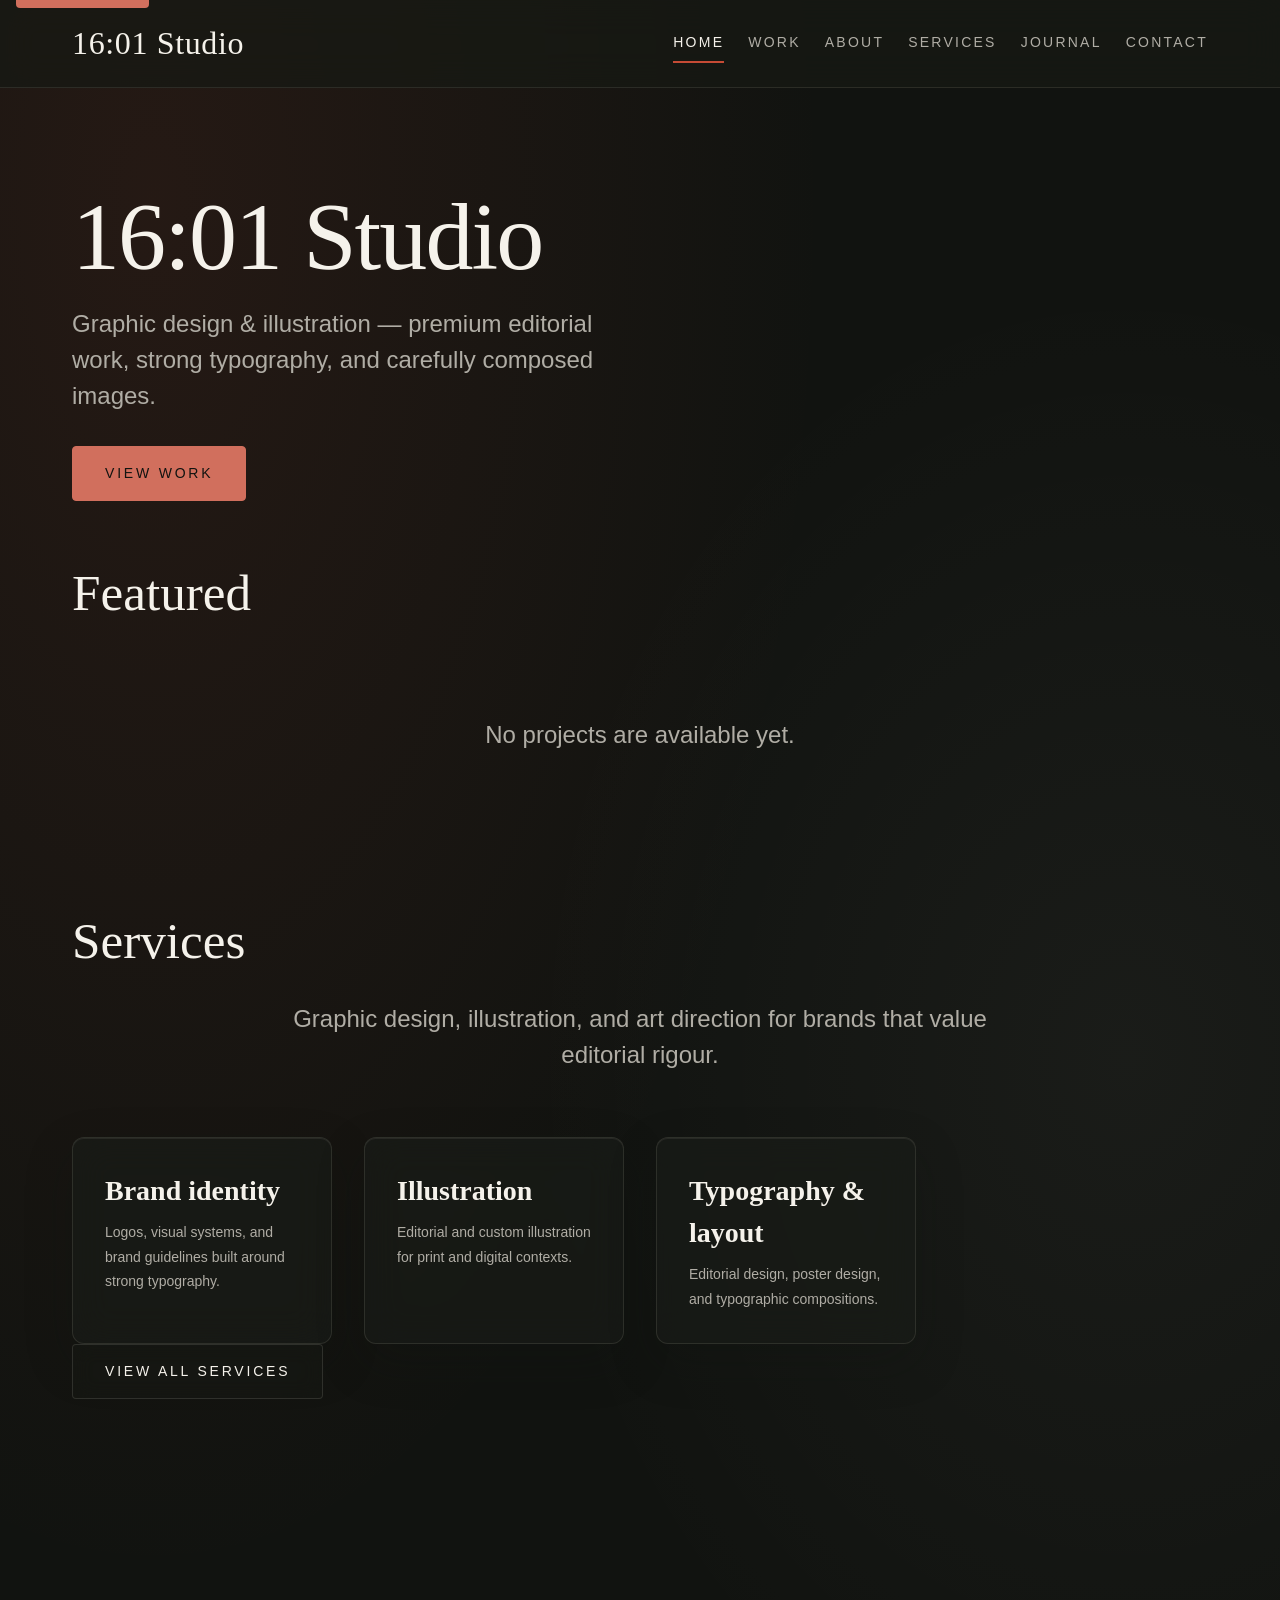
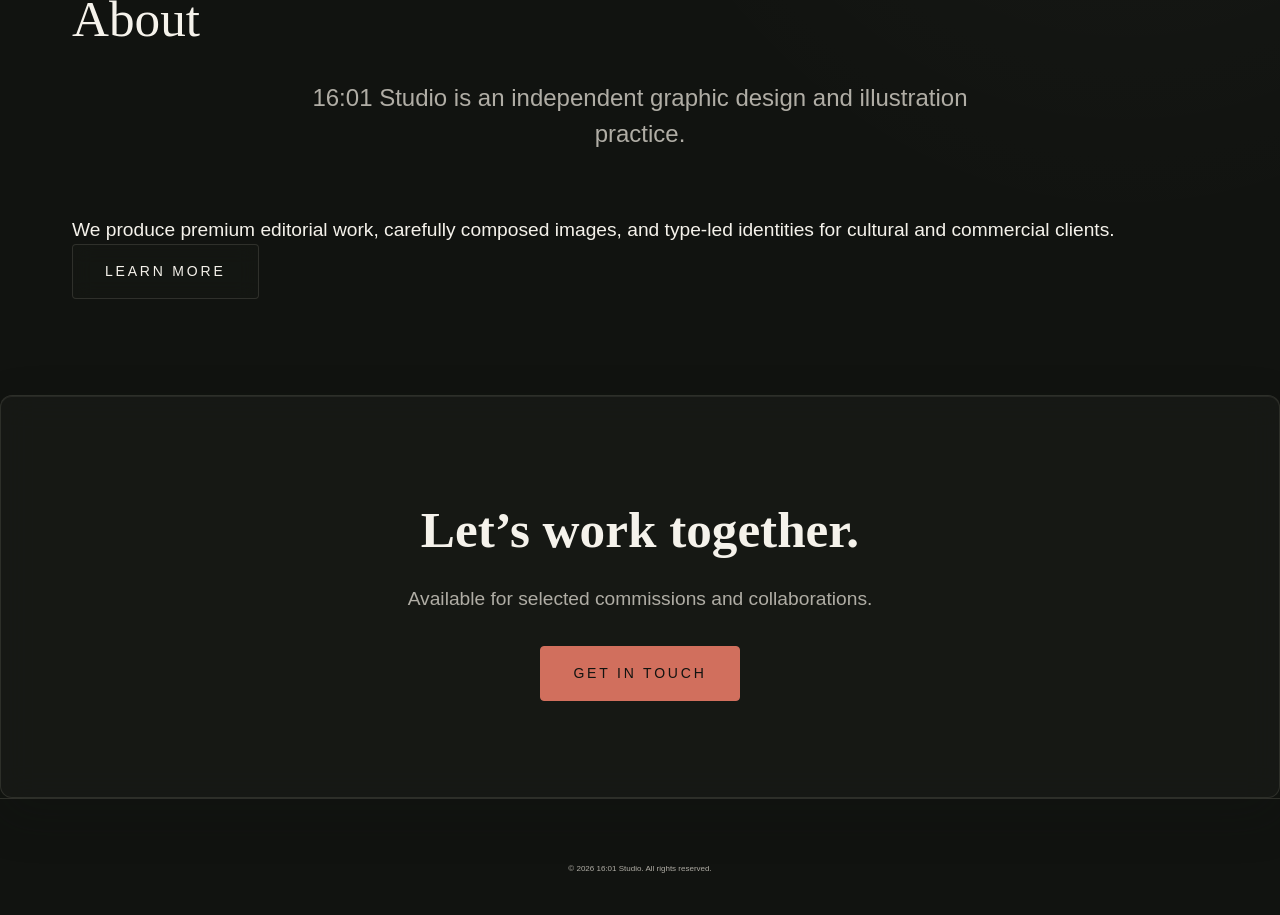
==== index.html @ c091f5fa "Build 16:01 Studio portfolio and admin dashboard" ====
<!DOCTYPE html>
<html lang="en">
<head>
  <meta charset="UTF-8" />
  <meta name="viewport" content="width=device-width, initial-scale=1.0" />
  <title>16:01 Studio — Graphic Design &amp; Illustration</title>
  <meta
    name="description"
    content="16:01 Studio is a graphic design and illustration portfolio."
  />
  <link rel="stylesheet" href="css/style.css" />
</head>
<body>
  <a class="skip-link" href="#content">Skip to content</a>

  <header class="header">
    <div class="container">
      <div class="header__inner">
        <a class="brand" href="index.html" data-brand>16:01 Studio</a>
        <nav class="nav">
          <a class="nav__link" href="index.html" aria-current="page">Home</a>
          <a class="nav__link" href="work.html">Work</a>
          <a class="nav__link" href="about.html">About</a>
          <a class="nav__link" href="services.html">Services</a>
          <a class="nav__link" href="journal.html">Journal</a>
          <a class="nav__link" href="contact.html">Contact</a>
        </nav>
      </div>
    </div>
  </header>

  <main id="content">
    <section class="hero">
      <div class="container">
        <h1 class="hero__title" data-content="homeTitle">16:01 Studio</h1>
        <p class="hero__lead" data-content="homeDescription">
          Graphic design &amp; illustration — premium editorial work,
          strong typography, and carefully composed images.
        </p>
        <a class="button button--accent" href="work.html">View work</a>
      </div>
    </section>

    <section class="featured" aria-label="Featured work">
      <div class="container">
        <h2 class="section__title" data-content="homeFeaturedTitle">Featured</h2>
        <div class="card-grid" id="featured-grid">
          <!-- Project cards are injected here by js/main.js -->
        </div>
      </div>
    </section>

    <section class="section services-preview" aria-label="Services preview">
      <div class="container">
        <h2 class="section__title" data-content="homeServicesTitle">Services</h2>
        <p class="preview-intro" data-content="homeServicesIntro">Graphic design, illustration, and art direction for brands that value editorial rigour.</p>
        <div class="services-grid" data-site-services="home">
          <div class="service">
            <h3 class="service__title">Brand identity</h3>
            <p class="service__desc">Logos, visual systems, and brand guidelines built around strong typography.</p>
          </div>
          <div class="service">
            <h3 class="service__title">Illustration</h3>
            <p class="service__desc">Editorial and custom illustration for print and digital contexts.</p>
          </div>
          <div class="service">
            <h3 class="service__title">Typography &amp; layout</h3>
            <p class="service__desc">Editorial design, poster design, and typographic compositions.</p>
          </div>
        </div>
        <a class="button button--outline" href="services.html" data-content="homeServicesLink">View all services</a>
      </div>
    </section>

    <section class="section about-preview" aria-label="About preview">
      <div class="container">
        <h2 class="section__title" data-content="homeAboutTitle">About</h2>
        <p class="preview-intro" data-content="homeAboutIntro">16:01 Studio is an independent graphic design and illustration practice.</p>
        <p data-content="homeAboutBody">We produce premium editorial work, carefully composed images, and type-led identities for cultural and commercial clients.</p>
        <a class="button button--outline" href="about.html" data-content="homeAboutLink">Learn more</a>
      </div>
    </section>

    <section class="section contact-cta" aria-label="Contact">
      <div class="container">
        <h2 class="contact-cta__title" data-content="homeContactTitle">Let’s work together.</h2>
        <p class="contact-cta__text" data-content="homeContactDescription">Available for selected commissions and collaborations.</p>
        <a class="button button--accent" href="contact.html" data-content="homeContactLink">Get in touch</a>
      </div>
    </section>
  </main>

  <footer class="footer">
    <div class="container">
      <p>&copy; <span id="year"></span> <span data-brand>16:01 Studio</span>. All rights reserved. <span data-content="footerDescription"></span></p>
      <div class="site-social-links" data-site-social-links></div>
    </div>
  </footer>

  <script src="data/projects.js" defer></script>
  <script src="js/main.js" defer></script>
</body>
</html>
---- css/style.css ----
/* 16:01 Studio — Stylesheet
   Consolidated design system: design tokens, reset, global styles,
   components, page layouts, and responsive overrides.

   Approved design tokens:
     Background:     #111310
     Primary text:   #F5F2EB
     Accent:         #C64B35
     Secondary text: #B0ADA5
     Borders:        #34352F
*/

/* ─── 1. Design tokens ─── */
:root {
  /* Colours */
  --color-background: #111310;
  --color-background-secondary: #171914;
  --color-card: #191b17;
  --color-surface: var(--color-card);
  --color-text-primary: #F5F2EB;
  --color-heading: #F5F2EB;
  --color-box-text: var(--color-text-secondary, #B0ADA5);
  --color-text-secondary: #B0ADA5;
  --color-accent: #C64B35;
  --color-accent-hover: #e05f4a;
  --color-border: #34352F;
  --color-focus: #C64B35;
  --glass-blur: 18px;

  /* Typography */
  --font-serif: Georgia, "Times New Roman", Times, serif;
  --font-sans: -apple-system, BlinkMacSystemFont, "Segoe UI", Roboto,
    "Helvetica Neue", Arial, sans-serif;
  --font-mono: ui-monospace, SFMono-Regular, "SF Mono", Menlo, Consolas,
    monospace;

  /* Font sizes */
  --fs-xs: clamp(var(--fs-xs-min, 0.5rem), var(--fs-xs-fluid, 0.5vw), var(--fs-xs-max, 2rem));
  --fs-sm: clamp(var(--fs-sm-min, 0.875rem), var(--fs-sm-fluid, 1vw), var(--fs-sm-max, 1rem));
  --fs-base: clamp(var(--fs-base-min, 1rem), var(--fs-base-fluid, 1.5vw), var(--fs-base-max, 1.25rem));
  --fs-lg: clamp(var(--fs-lg-min, 1.25rem), var(--fs-lg-fluid, 2vw), var(--fs-lg-max, 1.5rem));
  --fs-xl: clamp(var(--fs-xl-min, 1.5rem), var(--fs-xl-fluid, 2.5vw), var(--fs-xl-max, 1.75rem));
  --fs-2xl: clamp(var(--fs-2xl-min, 1.75rem), var(--fs-2xl-fluid, 3vw), var(--fs-2xl-max, 2rem));
  --fs-3xl: clamp(var(--fs-3xl-min, 2.5rem), var(--fs-3xl-fluid, 4vw), var(--fs-3xl-max, 4.5rem));
  --fs-4xl: clamp(var(--fs-4xl-min, 6rem), var(--fs-4xl-fluid, 5vw), var(--fs-4xl-max, 7rem));

  /* Lighter accent tints keep small text and filled controls readable. */
  --color-accent-text: #D45A43;
  --color-accent-fill: #D45A43;
  --color-accent-fill-hover: #DC684F;

  /* Line heights */
  --lh-tight: 1.1;
  --lh-normal: 1.5;
  --lh-relaxed: 1.75;

  /* Spacing */
  --space-1: 0.5rem;
  --space-2: 1rem;
  --space-3: 1.5rem;
  --space-4: 2rem;
  --space-5: 3rem;
  --space-6: 4rem;
  --space-8: 6rem;

  /* Border radius */
  --radius-sm: 4px;
  --radius-md: 8px;

  /* Transitions
     --transition-base (~350ms) drives the project-card image cross-fade. */
  --transition-fast: 150ms ease;
  --transition-base: 350ms ease;
  --transition-slow: 600ms ease;

  /* Layout */
  --max-width: 1200px;
  --container-padding: 2rem;

  /* z-index */
  --z-dropdown: 10;
  --z-sticky: 20;
  --z-modal: 30;
}

/* Respect reduced motion: disable transitions. */
@media (prefers-reduced-motion: reduce) {
  :root {
    --transition-fast: 0ms;
    --transition-base: 0ms;
    --transition-slow: 0ms;
  }
}

/* Only use smooth scrolling when motion is not reduced. */
@media (prefers-reduced-motion: no-preference) {
  html {
    scroll-behavior: smooth;
  }
}

/* ─── 2. Reset ─── */
*,
*::before,
*::after {
  box-sizing: border-box;
  margin: 0;
  padding: 0;
}

html {
  scroll-padding-top: 80px; /* space for the header */
}

@supports (color: color-mix(in srgb, red, white)) {
  :root {
    --color-accent-text: color-mix(in srgb, var(--color-accent) 80%, white);
    --color-accent-fill: color-mix(in srgb, var(--color-accent) 80%, white);
    --color-accent-fill-hover: color-mix(in srgb, var(--color-accent) 70%, white);
  }
}

body {
  background-color: var(--color-background);
  background-image:
    radial-gradient(ellipse at 12% 8%, color-mix(in srgb, var(--color-accent) 11%, transparent), transparent 42rem),
    radial-gradient(ellipse at 88% 42%, color-mix(in srgb, var(--color-text-primary) 4%, transparent), transparent 38rem);
  color: var(--color-text-primary);
  font-family: var(--font-sans);
  font-size: var(--fs-base);
  line-height: var(--lh-normal);
  -webkit-font-smoothing: antialiased;
  overflow-x: hidden; /* prevent horizontal overflow */
}

img {
  display: block;
  max-width: 100%;
  height: auto;
}

a {
  color: var(--color-text-primary);
  text-decoration: none;
}

h1,
h2,
h3,
h4,
h5,
h6 {
  color: var(--color-heading, var(--color-text-primary));
}

a:hover {
  color: var(--color-accent-text);
}

/* Focus indicators (visible, keyboard-friendly) */
:focus-visible {
  outline: 2px solid var(--color-focus);
  outline-offset: 2px;
}

/* Skip link */
.skip-link {
  position: absolute;
  top: var(--space-1);
  left: var(--space-2);
  background: var(--color-accent-fill);
  color: var(--color-background);
  padding: var(--space-1) var(--space-2);
  border-radius: var(--radius-sm);
  font-size: var(--fs-sm);
  font-weight: 600;
  transform: translatey(-100%);
  transition: transform var(--transition-fast);
  z-index: var(--z-modal);
}

.skip-link:focus {
  transform: translatey(0);
}

/* Container */
.container {
  width: 100%;
  max-width: var(--max-width);
  padding: 0 var(--container-padding);
  margin: 0 auto;
}

/* ─── 3. Header / nav ─── */
.header {
  border-bottom: 1px solid var(--color-border);
}

.header__inner {
  display: flex;
  align-items: center;
  justify-content: space-between;
  gap: var(--space-2);
  padding: var(--space-3) 0;
  flex-wrap: wrap;
}

.brand {
  font-family: var(--font-serif);
  font-size: var(--fs-2xl);
  line-height: var(--lh-tight);
  font-weight: 400;
  letter-spacing: 0.02em;
}

.brand__logo-local {
  display: block;
  width: auto;
  max-width: 180px;
  max-height: 48px;
  object-fit: contain;
}

.site-social-links {
  display: flex;
  justify-content: center;
  gap: var(--space-2);
  margin-top: var(--space-1);
}

.site-social-links a {
  color: var(--color-text-secondary);
  text-decoration: underline;
  text-underline-offset: 0.2em;
}

.nav {
  display: flex;
  gap: var(--space-3);
  align-items: center;
  flex-wrap: wrap;
}

.nav__link {
  font-size: var(--fs-sm);
  text-transform: uppercase;
  letter-spacing: 0.16em;
  color: var(--color-text-secondary);
  padding: var(--space-1) 0;
  border-bottom: 2px solid transparent;
}

.nav__link:hover,
.nav__link:focus-visible {
  color: var(--color-text-primary);
  border-bottom-color: var(--color-accent);
}

.nav__link[aria-current="page"] {
  color: var(--color-text-primary);
  border-bottom-color: var(--color-accent);
}

/* ─── 4. Hero ─── */
.hero {
  padding: var(--space-8) 0 var(--space-6);
}

.hero__title {
  font-family: var(--font-serif);
  font-size: var(--fs-4xl);
  line-height: var(--lh-tight);
  font-weight: 400;
  letter-spacing: -0.02em;
  margin: 0 0 var(--space-2);
}

.hero__lead {
  font-size: var(--fs-lg);
  color: var(--color-text-secondary);
  max-width: 42ch;
  margin: 0 0 var(--space-4);
}

/* ─── 5. Section titles / sections ─── */
.section__title {
  font-family: var(--font-serif);
  font-size: var(--fs-3xl);
  line-height: var(--lh-tight);
  font-weight: 400;
  margin: 0 0 var(--space-4);
}

.section {
  padding: var(--space-8) 0;
}

/* ─── 6. Buttons ─── */
.button {
  display: inline-block;
  font-family: var(--font-sans);
  font-size: var(--fs-sm);
  text-transform: uppercase;
  letter-spacing: 0.2em;
  padding: var(--space-2) var(--space-4);
  border: 1px solid var(--color-border);
  border-radius: var(--radius-sm);
  cursor: pointer;
  transition: border-color var(--transition-fast), color var(--transition-fast),
    background-color var(--transition-fast);
}

.button--accent {
  background: var(--color-accent-fill);
  color: var(--color-background);
  border-color: var(--color-accent-fill);
}

.button--accent:hover,
.button--accent:focus-visible {
  background: var(--color-accent-fill-hover);
  border-color: var(--color-accent-fill-hover);
}

.button--outline {
  background: transparent;
  color: var(--color-text-primary);
}

.button--outline:hover,
.button--outline:focus-visible {
  border-color: var(--color-accent);
  color: var(--color-accent-text);
}

/* ─── 7. Footer ─── */
.footer {
  border-top: 1px solid var(--color-border);
  padding: var(--space-6) 0 var(--space-4);
  color: var(--color-text-secondary);
  font-size: var(--fs-xs);
  text-align: center;
}

/* ─── 8. Project card component ───
   Primary image visible by default; optional secondary preview image
   cross-fades in on hover / focus (~350ms). Whole card links to its
   case study. Accessible via keyboard with a visible focus state. */
.card {
  display: block;
  position: relative;
  height: 100%;
  color: inherit;
}

.card__media {
  position: relative;
  width: 100%;
  padding-top: 125%; /* 4:5 portrait aspect; artwork is not distorted */
  overflow: hidden;
  background: var(--color-surface);
  border: 1px solid var(--color-border);
  border-radius: var(--radius-md);
}

.card__image {
  position: absolute;
  inset: 0;
  width: 100%;
  height: 100%;
  object-fit: cover;
  object-position: center;
  transition: opacity var(--transition-base);
}

.card__image--primary {
  opacity: 1;
  z-index: 2;
}

.card__image--secondary {
  opacity: 0;
  z-index: 1;
}

/* Reveal the secondary image on hover / keyboard focus. */
.card:is(:hover, :focus-visible) .card__image--primary {
  opacity: 0;
}
.card:is(:hover, :focus-visible) .card__image--secondary {
  opacity: 1;
}

/* No secondary image: keep the primary visible, do not fade to empty. */
.card--no-secondary .card__image--primary {
  opacity: 1;
}
.card--no-secondary .card__image--secondary {
  display: none;
}

.card__body {
  padding: var(--space-3) var(--space-2) 0;
}

.card__category {
  display: inline-block;
  font-size: var(--fs-xs);
  text-transform: uppercase;
  letter-spacing: 0.2em;
  color: var(--color-accent-text);
  margin: 0 0 var(--space-1);
}

.card__title {
  font-family: var(--font-serif);
  font-size: var(--fs-xl);
  line-height: var(--lh-tight);
  font-weight: 400;
  margin: 0 0 var(--space-1);
}

.card__year {
  font-size: var(--fs-sm);
  color: var(--color-text-secondary);
}

.card:focus-visible {
  outline: 2px solid var(--color-focus);
  outline-offset: 4px;
  border-radius: var(--radius-sm);
}

/* Card grid */
.card-grid {
  display: grid;
  grid-template-columns: repeat(auto-fill, minmax(260px, 1fr));
  gap: var(--space-4);
}

/* No results message */
.no-results {
  grid-column: 1 / -1;
  text-align: center;
  color: var(--color-text-secondary);
  font-size: var(--fs-lg);
  padding: var(--space-6) 0;
}

/* ─── 9. Homepage extra sections ─── */
.preview-intro {
  font-size: var(--fs-lg);
  color: var(--color-text-secondary);
  max-width: 56ch;
  margin: 0 auto var(--space-6);
  text-align: center;
}

.services-grid {
  display: grid;
  grid-template-columns: repeat(auto-fill, minmax(220px, 1fr));
  gap: var(--space-4);
}

.service {
  border: 1px solid var(--color-border);
  border-radius: var(--radius-md);
  padding: var(--space-4);
  background: var(--color-surface);
}

.service__title {
  font-family: var(--font-serif);
  font-size: var(--fs-xl);
  margin: 0 0 var(--space-1);
}

.service__desc {
  font-size: var(--fs-sm);
  color: var(--color-text-secondary);
  line-height: var(--lh-relaxed);
  margin: 0;
}

.contact-cta {
  text-align: center;
  border: 1px solid var(--color-border);
  border-radius: var(--radius-md);
  background: var(--color-surface);
  padding: var(--space-8) var(--space-4);
}

.contact-cta__title {
  font-family: var(--font-serif);
  font-size: var(--fs-3xl);
  margin: 0 0 var(--space-2);
}

.contact-cta__text {
  color: var(--color-text-secondary);
  max-width: 48ch;
  margin: 0 auto var(--space-4);
}

/* ─── 10. Work page ─── */
.work-header {
  padding: var(--space-8) 0 var(--space-6);
}

.work-header__title {
  font-family: var(--font-serif);
  font-size: var(--fs-4xl);
  line-height: var(--lh-tight);
  margin: 0 0 var(--space-2);
}

.work-header__desc {
  color: var(--color-text-secondary);
  max-width: 42ch;
  margin: 0;
}

.filters {
  display: flex;
  flex-wrap: wrap;
  gap: var(--space-2);
  margin-bottom: var(--space-6);
  justify-content: center;
}

.filter__btn {
  background: transparent;
  border: 1px solid var(--color-border);
  color: var(--color-text-secondary);
  font-size: var(--fs-sm);
  text-transform: uppercase;
  letter-spacing: 0.16em;
  padding: var(--space-1) var(--space-3);
  border-radius: var(--radius-sm);
  cursor: pointer;
  font-family: inherit;
  transition: border-color var(--transition-fast), color var(--transition-fast),
    background-color var(--transition-fast);
}

.filter__btn:hover,
.filter__btn:focus-visible {
  border-color: var(--color-accent);
  color: var(--color-text-primary);
}

.filter__btn--active {
  background: var(--color-accent-fill);
  border-color: var(--color-accent-fill);
  color: var(--color-background);
}

/* ─── 11. About page ─── */
.about-header {
  padding: var(--space-8) 0 var(--space-6);
}

.about-grid {
  display: grid;
  grid-template-columns: 1fr;
  gap: var(--space-6);
  align-items: start;
}

@media (min-width: 768px) {
  .about-grid {
    grid-template-columns: 1fr 1fr;
  }
}

.about__text {
  font-size: var(--fs-lg);
  color: var(--color-text-secondary);
  line-height: var(--lh-relaxed);
}

.about__text p {
  margin-bottom: var(--space-4);
}

.about__text p:last-child {
  margin-bottom: 0;
}

/* ─── 12. Services page ─── */
.services-header {
  padding: var(--space-8) 0 var(--space-6);
}

.services-list {
  display: grid;
  grid-template-columns: repeat(auto-fill, minmax(260px, 1fr));
  gap: var(--space-4);
}

.service-item {
  border: 1px solid var(--color-border);
  border-radius: var(--radius-md);
  padding: var(--space-5) var(--space-4);
  background: var(--color-surface);
}

.service-item__title {
  font-family: var(--font-serif);
  font-size: var(--fs-2xl);
  margin: 0 0 var(--space-2);
}

.service-item__desc {
  color: var(--color-text-secondary);
  font-size: var(--fs-sm);
  line-height: var(--lh-relaxed);
  margin: 0 0 var(--space-4);
}

.service-item__meta {
  font-size: var(--fs-xs);
  text-transform: uppercase;
  letter-spacing: 0.2em;
  color: var(--color-accent-text);
  display: block;
  margin-bottom: var(--space-1);
}

/* ─── 13. Contact page ─── */
.contact-header {
  padding: var(--space-8) 0 var(--space-6);
}

.contact-wrapper {
  display: grid;
  grid-template-columns: 1fr;
  gap: var(--space-6);
}

@media (min-width: 768px) {
  .contact-wrapper {
    grid-template-columns: minmax(0, 1fr) minmax(0, 480px);
  }
}

.contact-form {
  display: grid;
  gap: var(--space-4);
}

.form-group {
  display: flex;
  flex-direction: column;
  gap: var(--space-1);
}

.form-group label {
  font-size: var(--fs-sm);
  text-transform: uppercase;
  letter-spacing: 0.16em;
  color: var(--color-text-secondary);
}

.form-group input,
.form-group textarea {
  background: var(--color-surface);
  border: 1px solid var(--color-border);
  color: var(--color-box-text, var(--color-text-secondary));
  padding: var(--space-2) var(--space-3);
  border-radius: var(--radius-sm);
  font-family: inherit;
  font-size: var(--fs-base);
}

.form-group input::placeholder,
.form-group textarea::placeholder {
  color: var(--color-box-text, var(--color-text-secondary));
  opacity: 0.72;
}

.form-group input:focus,
.form-group textarea:focus {
  border-color: var(--color-accent);
  outline: none;
}

.form-group textarea {
  min-height: 160px;
  resize: vertical;
}

.contact-info {
  border: 1px solid var(--color-border);
  border-radius: var(--radius-md);
  background: var(--color-surface);
  padding: var(--space-5) var(--space-4);
}

.contact-info__title {
  font-family: var(--font-serif);
  font-size: var(--fs-2xl);
  margin: 0 0 var(--space-3);
}

.contact-info__item {
  font-size: var(--fs-sm);
  color: var(--color-text-secondary);
  margin: 0 0 var(--space-2);
  line-height: var(--lh-relaxed);
}

.contact-info__item a {
  color: var(--color-text-primary);
}

/* ─── 14. 404 page ─── */
.not-found {
  padding: var(--space-8) 0 var(--space-6);
  text-align: center;
}

.not-found__title {
  font-family: var(--font-serif);
  font-size: var(--fs-4xl);
  line-height: var(--lh-tight);
  margin: 0 0 var(--space-2);
}

.not-found__desc {
  color: var(--color-text-secondary);
  max-width: 42ch;
  margin: 0 auto var(--space-4);
}

/* ─── 15. Case-study page ─── */
.case-study-header {
  padding: var(--space-8) 0 var(--space-6);
}

.case-study__title {
  font-family: var(--font-serif);
  font-size: var(--fs-4xl);
  line-height: var(--lh-tight);
  margin: 0 0 var(--space-2);
}

.case-study__meta {
  display: flex;
  gap: var(--space-3);
  flex-wrap: wrap;
  align-items: baseline;
  margin-bottom: var(--space-4);
}

.case-study__category {
  font-size: var(--fs-xs);
  text-transform: uppercase;
  letter-spacing: 0.2em;
  color: var(--color-accent-text);
}

.case-study__year {
  font-size: var(--fs-sm);
  color: var(--color-text-secondary);
}

.case-study__hero {
  width: 100%;
  border: 1px solid var(--color-border);
  border-radius: var(--radius-md);
  margin-bottom: var(--space-6);
}

.case-study-content {
  display: grid;
  grid-template-columns: 1fr;
  gap: var(--space-6);
}

@media (min-width: 768px) {
  .case-study-content {
    grid-template-columns: 320px 1fr;
  }
}

.case-study__summary {
  font-size: var(--fs-lg);
  color: var(--color-text-secondary);
  line-height: var(--lh-relaxed);
  margin: 0 0 var(--space-3);
  border-bottom: 1px solid var(--color-border);
  padding-bottom: var(--space-3);
}

.case-study__role {
  font-size: var(--fs-xs);
  text-transform: uppercase;
  letter-spacing: 0.2em;
  color: var(--color-accent);
  display: block;
  margin-bottom: var(--space-4);
}

.gallery {
  display: grid;
  grid-template-columns: 1fr;
  gap: var(--space-3);
}

@media (min-width: 768px) {
  .gallery {
    grid-template-columns: 1fr 1fr;
  }
}

.gallery__figure {
  margin: 0;
  border: 1px solid var(--color-border);
  border-radius: var(--radius-md);
  overflow: hidden;
  background: var(--color-surface);
}

.gallery__image {
  width: 100%;
  height: 100%;
  object-fit: cover;
  display: block;
}

.gallery figcaption {
  font-size: var(--fs-xs);
  color: var(--color-text-secondary);
  padding: var(--space-1) var(--space-2);
  text-align: left;
}

.back-link {
  font-size: var(--fs-sm);
  text-transform: uppercase;
  letter-spacing: 0.16em;
  color: var(--color-text-secondary);
  display: inline-flex;
  align-items: center;
  gap: var(--space-1);
  margin-top: var(--space-4);
}

.back-link:hover {
  color: var(--color-accent-text);
}

/* ─── 16. Responsive ─── */
@media (max-width: 600px) {
  .card-grid {
    grid-template-columns: minmax(0, 1fr);
  }

  .hero__title {
    font-size: var(--fs-3xl);
  }
  .section__title {
    font-size: var(--fs-2xl);
  }
  .hero__lead {
    font-size: var(--fs-base);
  }
  .work-header__title,
  .case-study__title,
  .not-found__title {
    font-size: var(--fs-3xl);
  }
  .nav {
    gap: var(--space-2);
  }
}

@media (min-width: 601px) and (max-width: 1024px) {
  .hero__title {
    font-size: var(--fs-3xl);
  }
  .work-header__title,
  .case-study__title,
  .not-found__title {
    font-size: var(--fs-3xl);
  }
}

/* ─── 17. Glassmorphism surfaces ─── */
@supports (backdrop-filter: blur(1px)) or (-webkit-backdrop-filter: blur(1px)) {
  .header {
    background-color: color-mix(in srgb, var(--color-background-secondary) 76%, transparent);
    border-bottom-color: color-mix(in srgb, var(--color-border) 72%, transparent);
    -webkit-backdrop-filter: blur(var(--glass-blur)) saturate(135%);
    backdrop-filter: blur(var(--glass-blur)) saturate(135%);
  }

  .service,
  .service-item,
  .contact-cta,
  .contact-info,
  .gallery__figure,
  .card__body {
    background-color: color-mix(in srgb, var(--color-card) 74%, transparent);
    border-color: color-mix(in srgb, var(--color-border) 82%, transparent);
    box-shadow:
      inset 0 1px 0 color-mix(in srgb, var(--color-text-primary) 7%, transparent),
      0 18px 48px color-mix(in srgb, var(--color-background) 24%, transparent);
    -webkit-backdrop-filter: blur(var(--glass-blur)) saturate(125%);
    backdrop-filter: blur(var(--glass-blur)) saturate(125%);
  }

  .form-group input,
  .form-group textarea {
    background-color: color-mix(in srgb, var(--color-card) 76%, transparent);
    border-color: color-mix(in srgb, var(--color-border) 88%, transparent);
    -webkit-backdrop-filter: blur(12px);
    backdrop-filter: blur(12px);
  }

  .filter__btn,
  .button--outline {
    background-color: color-mix(in srgb, var(--color-card) 42%, transparent);
    border-color: color-mix(in srgb, var(--color-border) 88%, transparent);
    -webkit-backdrop-filter: blur(10px);
    backdrop-filter: blur(10px);
  }

  .filter__btn--active,
  .filter__btn:hover,
  .filter__btn:focus-visible,
  .button--outline:hover,
  .button--outline:focus-visible {
    border-color: var(--color-accent);
  }

  .card__media,
  .gallery__figure,
  .contact-cta,
  .contact-info,
  .service,
  .service-item,
  .card__body {
    border-radius: calc(var(--radius-md) + 4px);
  }
}

/* Copy inside portfolio and service boxes has its own editable palette token. */
.service__desc,
.service-item__desc,
.contact-cta__text,
.contact-info__item,
.contact-info__item a,
.card__year,
.gallery figcaption {
  color: var(--color-box-text, var(--color-text-secondary));
}
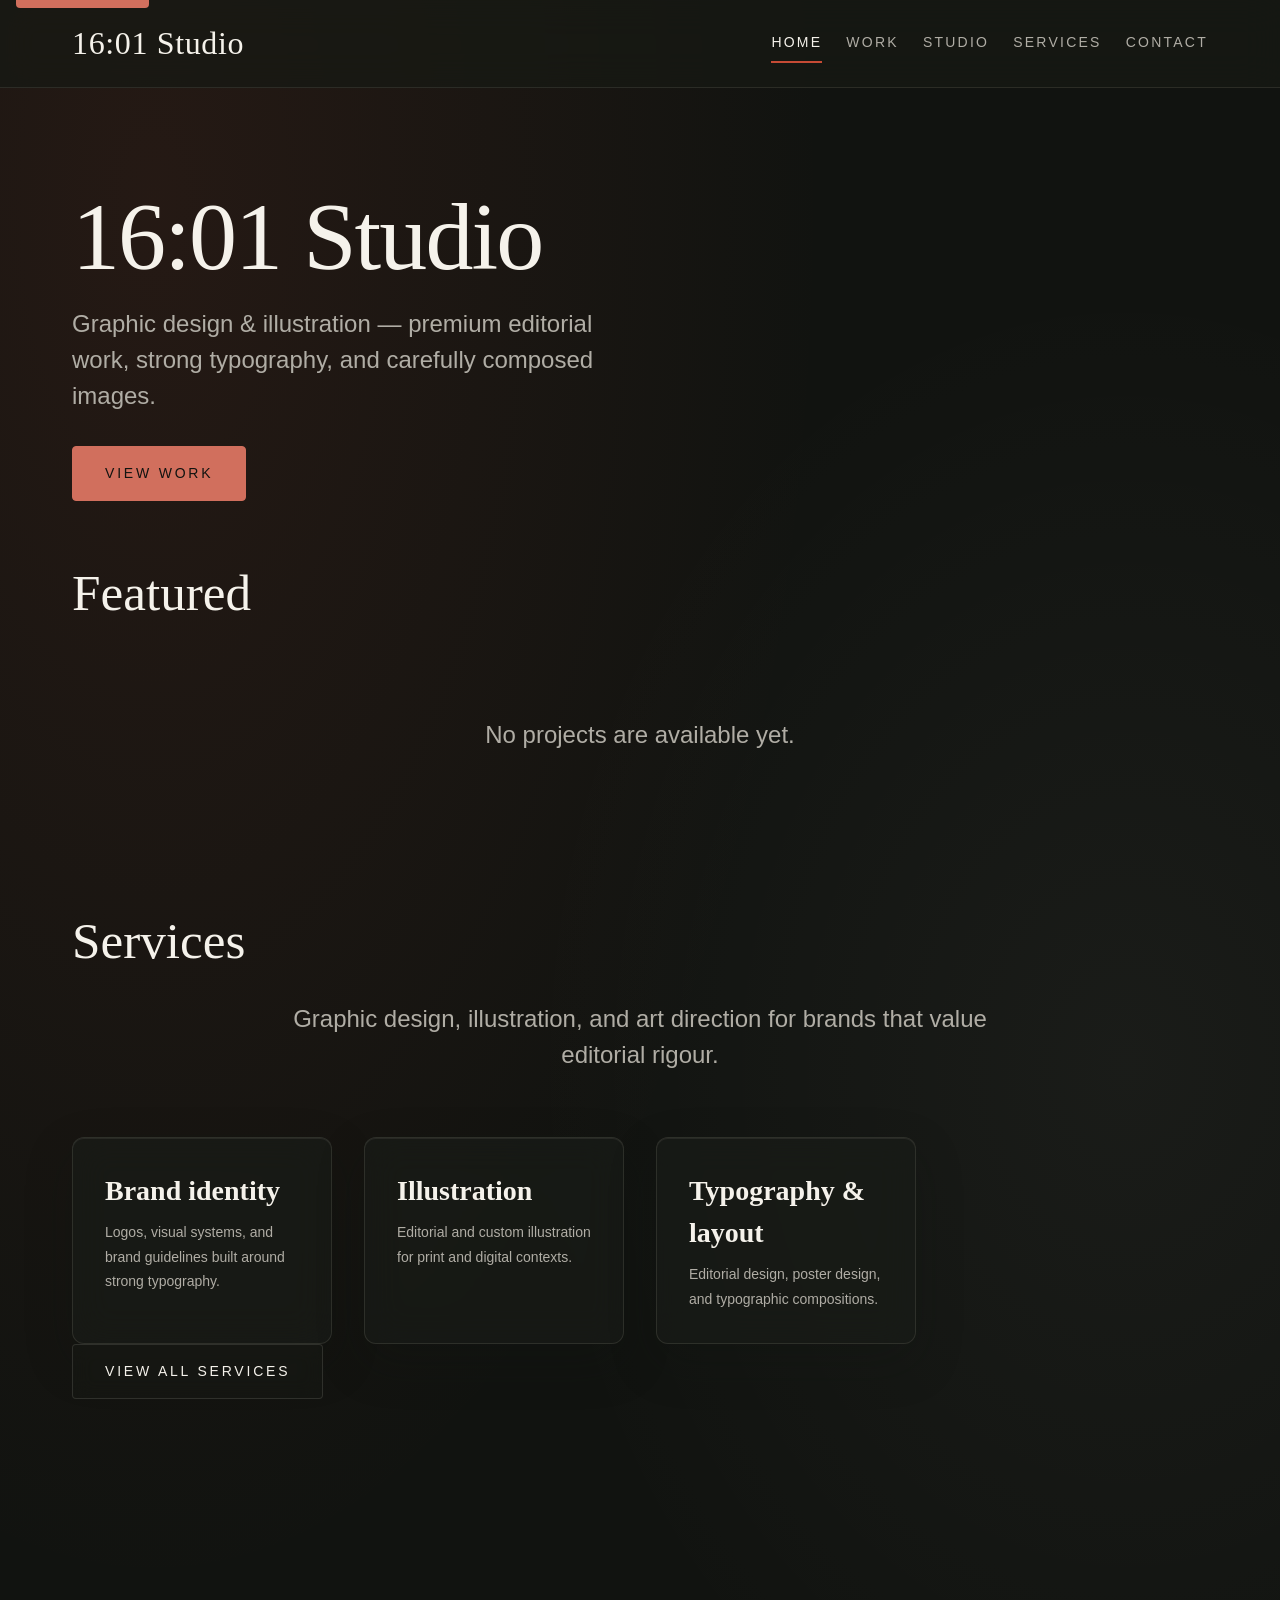
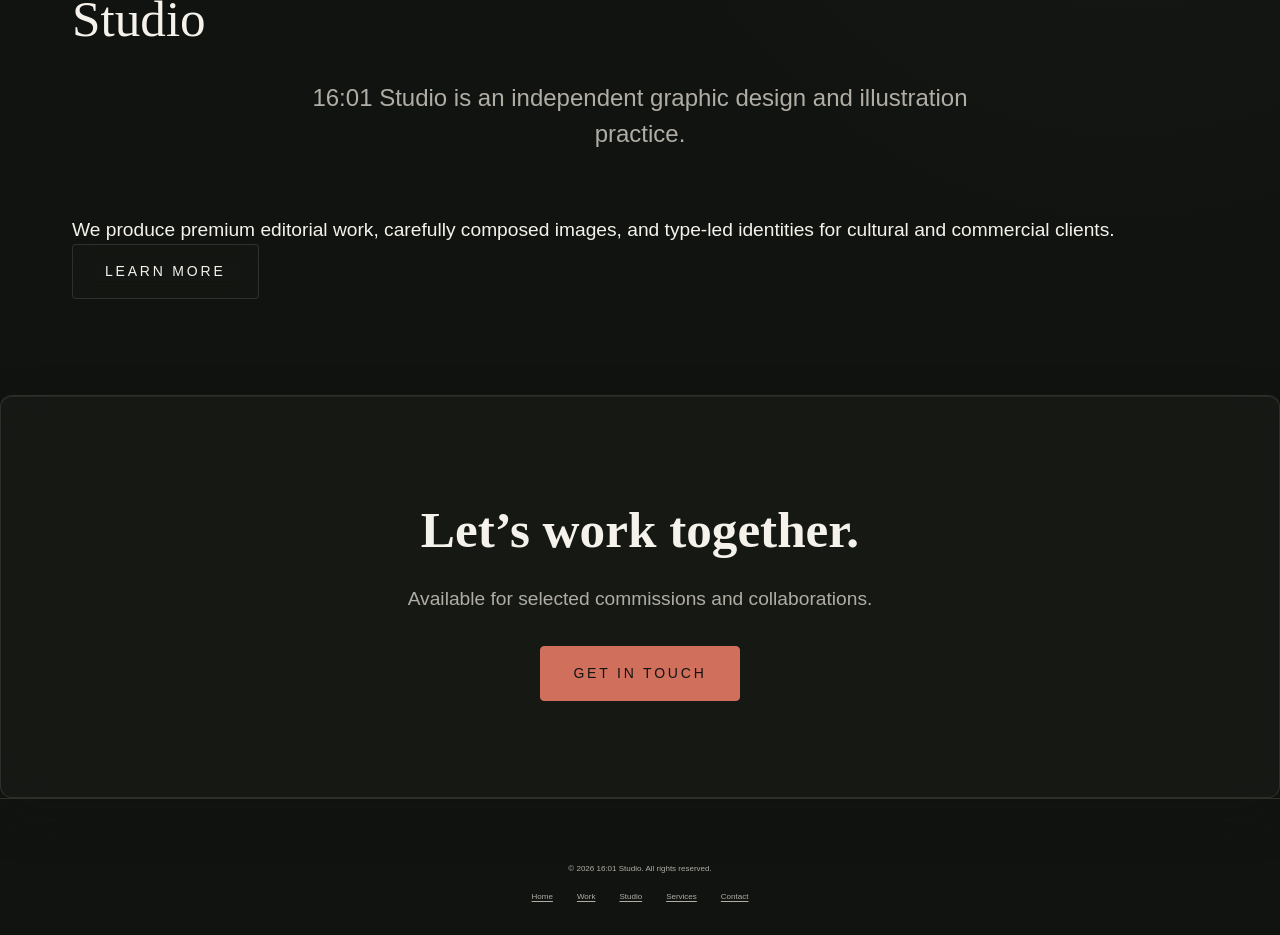
==== commit 052aafae: "Complete website cleanup and exclude private project assets" ====
--- a/index.html
+++ b/index.html
@@ -8,6 +8,7 @@
     name="description"
     content="16:01 Studio is a graphic design and illustration portfolio."
   />
+  <link rel="icon" href="assets/images/icons/favicon.svg" type="image/svg+xml" />
   <link rel="stylesheet" href="css/style.css" />
 </head>
 <body>
@@ -16,13 +17,12 @@
   <header class="header">
     <div class="container">
       <div class="header__inner">
-        <a class="brand" href="index.html" data-brand>16:01 Studio</a>
+        <a class="brand" href="index.html">16:01 Studio</a>
         <nav class="nav">
           <a class="nav__link" href="index.html" aria-current="page">Home</a>
           <a class="nav__link" href="work.html">Work</a>
-          <a class="nav__link" href="about.html">About</a>
+          <a class="nav__link" href="about.html">Studio</a>
           <a class="nav__link" href="services.html">Services</a>
-          <a class="nav__link" href="journal.html">Journal</a>
           <a class="nav__link" href="contact.html">Contact</a>
         </nav>
       </div>
@@ -32,8 +32,8 @@
   <main id="content">
     <section class="hero">
       <div class="container">
-        <h1 class="hero__title" data-content="homeTitle">16:01 Studio</h1>
-        <p class="hero__lead" data-content="homeDescription">
+        <h1 class="hero__title">16:01 Studio</h1>
+        <p class="hero__lead">
           Graphic design &amp; illustration — premium editorial work,
           strong typography, and carefully composed images.
         </p>
@@ -43,7 +43,7 @@
 
     <section class="featured" aria-label="Featured work">
       <div class="container">
-        <h2 class="section__title" data-content="homeFeaturedTitle">Featured</h2>
+        <h2 class="section__title">Featured</h2>
         <div class="card-grid" id="featured-grid">
           <!-- Project cards are injected here by js/main.js -->
         </div>
@@ -52,9 +52,9 @@
 
     <section class="section services-preview" aria-label="Services preview">
       <div class="container">
-        <h2 class="section__title" data-content="homeServicesTitle">Services</h2>
-        <p class="preview-intro" data-content="homeServicesIntro">Graphic design, illustration, and art direction for brands that value editorial rigour.</p>
-        <div class="services-grid" data-site-services="home">
+        <h2 class="section__title">Services</h2>
+        <p class="preview-intro">Graphic design, illustration, and art direction for brands that value editorial rigour.</p>
+        <div class="services-grid">
           <div class="service">
             <h3 class="service__title">Brand identity</h3>
             <p class="service__desc">Logos, visual systems, and brand guidelines built around strong typography.</p>
@@ -68,36 +68,39 @@
             <p class="service__desc">Editorial design, poster design, and typographic compositions.</p>
           </div>
         </div>
-        <a class="button button--outline" href="services.html" data-content="homeServicesLink">View all services</a>
+        <a class="button button--outline" href="services.html">View all services</a>
       </div>
     </section>
 
     <section class="section about-preview" aria-label="About preview">
       <div class="container">
-        <h2 class="section__title" data-content="homeAboutTitle">About</h2>
-        <p class="preview-intro" data-content="homeAboutIntro">16:01 Studio is an independent graphic design and illustration practice.</p>
-        <p data-content="homeAboutBody">We produce premium editorial work, carefully composed images, and type-led identities for cultural and commercial clients.</p>
-        <a class="button button--outline" href="about.html" data-content="homeAboutLink">Learn more</a>
+        <h2 class="section__title">Studio</h2>
+        <p class="preview-intro">16:01 Studio is an independent graphic design and illustration practice.</p>
+        <p>We produce premium editorial work, carefully composed images, and type-led identities for cultural and commercial clients.</p>
+        <a class="button button--outline" href="about.html">Learn more</a>
       </div>
     </section>
 
     <section class="section contact-cta" aria-label="Contact">
       <div class="container">
-        <h2 class="contact-cta__title" data-content="homeContactTitle">Let’s work together.</h2>
-        <p class="contact-cta__text" data-content="homeContactDescription">Available for selected commissions and collaborations.</p>
-        <a class="button button--accent" href="contact.html" data-content="homeContactLink">Get in touch</a>
+        <h2 class="contact-cta__title">Let’s work together.</h2>
+        <p class="contact-cta__text">Available for selected commissions and collaborations.</p>
+        <a class="button button--accent" href="contact.html">Get in touch</a>
       </div>
     </section>
   </main>
 
   <footer class="footer">
     <div class="container">
-      <p>&copy; <span id="year"></span> <span data-brand>16:01 Studio</span>. All rights reserved. <span data-content="footerDescription"></span></p>
-      <div class="site-social-links" data-site-social-links></div>
+      <p>&copy; <span id="year"></span> <span>16:01 Studio</span>. All rights reserved. <span></span></p>
+      <nav class="footer__nav" aria-label="Footer">
+        <a href="index.html">Home</a><a href="work.html">Work</a>
+        <a href="about.html">Studio</a><a href="services.html">Services</a>
+        <a href="contact.html">Contact</a>
+      </nav>
     </div>
   </footer>
 
-  <script src="data/projects.js" defer></script>
   <script src="js/main.js" defer></script>
 </body>
 </html>
--- a/css/style.css
+++ b/css/style.css
@@ -342,6 +342,24 @@
   text-align: center;
 }
 
+.footer__nav {
+  display: flex;
+  justify-content: center;
+  flex-wrap: wrap;
+  gap: var(--space-1) var(--space-3);
+  margin-top: var(--space-2);
+}
+
+.footer__nav a {
+  color: var(--color-text-secondary);
+  text-decoration: underline;
+  text-underline-offset: 0.2em;
+}
+
+.footer__nav a:hover {
+  color: var(--color-text-primary);
+}
+
 /* ─── 8. Project card component ───
    Primary image visible by default; optional secondary preview image
    cross-fades in on hover / focus (~350ms). Whole card links to its
@@ -765,6 +783,11 @@
   color: var(--color-text-secondary);
 }
 
+.case-study__date {
+  font-size: var(--fs-sm);
+  color: var(--color-text-secondary);
+}
+
 .case-study__hero {
   width: 100%;
   border: 1px solid var(--color-border);
@@ -791,6 +814,13 @@
   margin: 0 0 var(--space-3);
   border-bottom: 1px solid var(--color-border);
   padding-bottom: var(--space-3);
+}
+
+.case-study__description {
+  color: var(--color-text-secondary);
+  line-height: var(--lh-relaxed);
+  margin: 0 0 var(--space-3);
+  white-space: pre-line;
 }
 
 .case-study__role {
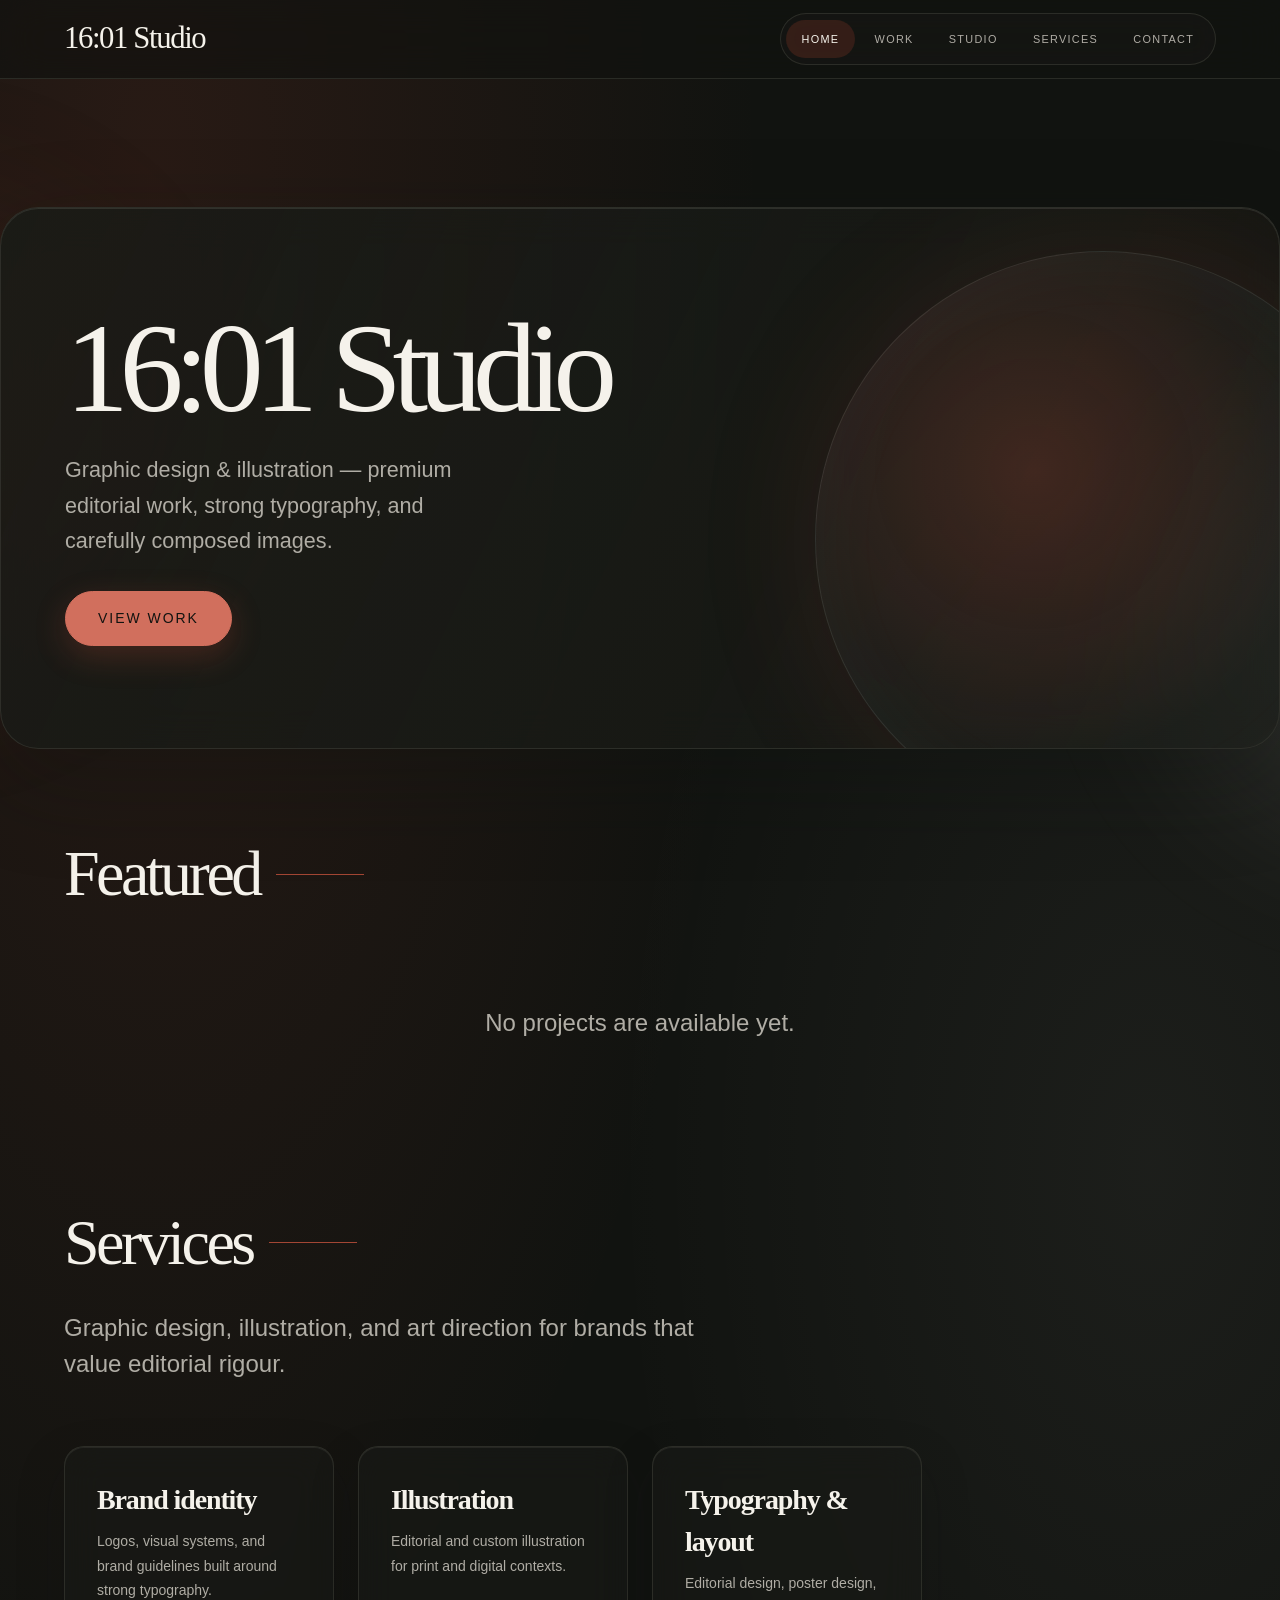
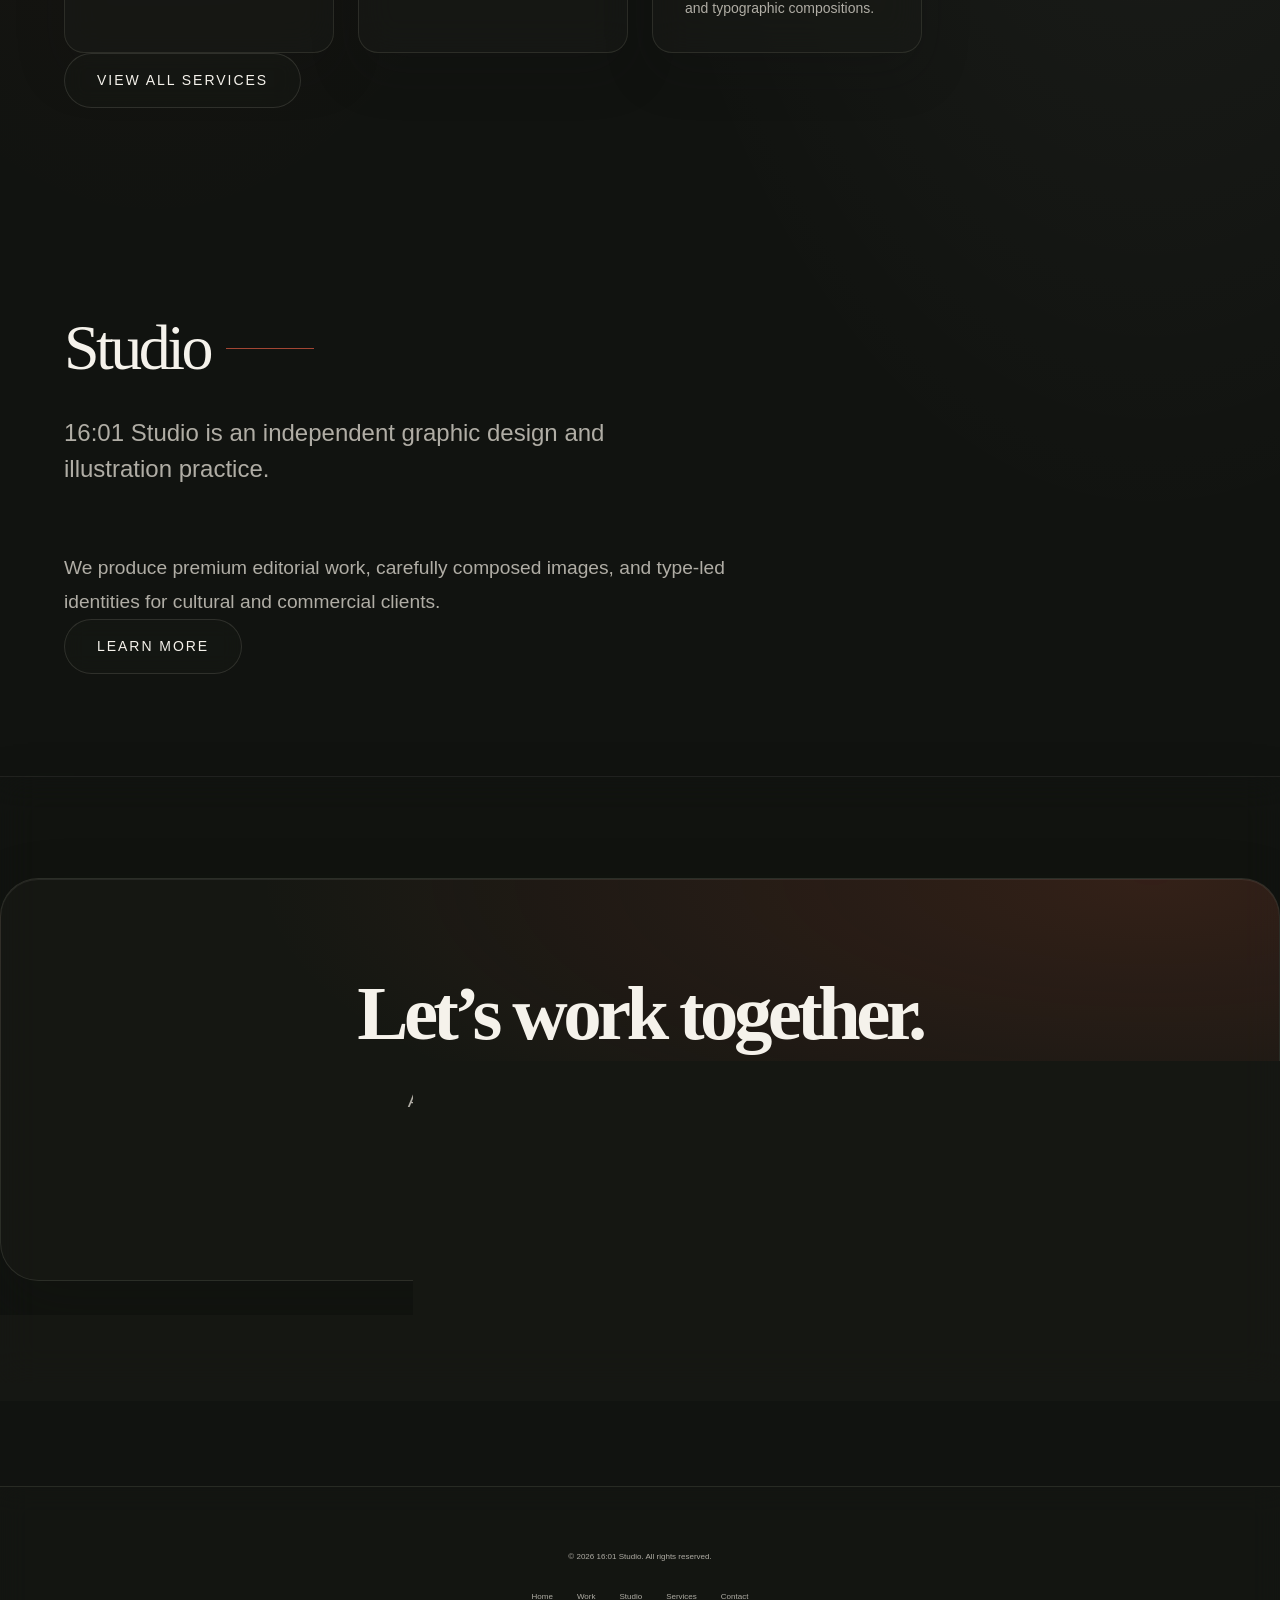
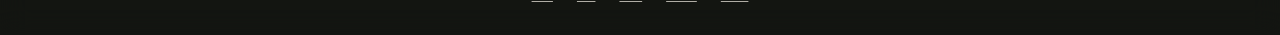
==== commit 0da90cfe: "Remove the skip-link element from the homepage markup to match the requested accessibility cleanup." ====
--- a/index.html
+++ b/index.html
@@ -12,8 +12,6 @@
   <link rel="stylesheet" href="css/style.css" />
 </head>
 <body>
-  <a class="skip-link" href="#content">Skip to content</a>
-
   <header class="header">
     <div class="container">
       <div class="header__inner">
--- a/css/style.css
+++ b/css/style.css
@@ -986,3 +986,649 @@
 .gallery figcaption {
   color: var(--color-box-text, var(--color-text-secondary));
 }
+
+/* ─── 18. Public portfolio glass/editorial refresh ─── */
+body {
+  position: relative;
+  isolation: isolate;
+  background:
+    radial-gradient(ellipse at 12% 6%, color-mix(in srgb, var(--color-accent) 13%, transparent), transparent 38rem),
+    radial-gradient(ellipse at 90% 36%, color-mix(in srgb, var(--color-text-primary) 5%, transparent), transparent 34rem),
+    var(--color-background);
+}
+
+body::before,
+body::after {
+  position: fixed;
+  z-index: -1;
+  width: 28rem;
+  aspect-ratio: 1;
+  border-radius: 50%;
+  content: "";
+  pointer-events: none;
+  filter: blur(90px);
+  opacity: 0.12;
+}
+
+body::before {
+  top: 24vh;
+  left: -20rem;
+  background: var(--color-accent);
+}
+
+body::after {
+  right: -22rem;
+  bottom: 8vh;
+  background: var(--color-text-primary);
+}
+
+.container {
+  max-width: 1320px;
+  padding-right: clamp(1.25rem, 5vw, 4rem);
+  padding-left: clamp(1.25rem, 5vw, 4rem);
+}
+
+.header {
+  position: sticky;
+  top: 0;
+  z-index: var(--z-sticky);
+  border-bottom-color: color-mix(in srgb, var(--color-border) 72%, transparent);
+  background: color-mix(in srgb, var(--color-background) 72%, transparent);
+  -webkit-backdrop-filter: blur(22px) saturate(135%);
+  backdrop-filter: blur(22px) saturate(135%);
+}
+
+.header__inner {
+  min-height: 78px;
+  padding-top: 0.75rem;
+  padding-bottom: 0.75rem;
+}
+
+.brand {
+  font-size: clamp(1.5rem, 2.4vw, 2rem);
+  letter-spacing: -0.045em;
+}
+
+.nav {
+  gap: 0.3rem;
+  padding: 0.35rem;
+  border: 1px solid color-mix(in srgb, var(--color-border) 76%, transparent);
+  border-radius: 999px;
+  background: color-mix(in srgb, var(--color-card) 48%, transparent);
+  -webkit-backdrop-filter: blur(14px);
+  backdrop-filter: blur(14px);
+}
+
+.nav__link {
+  padding: 0.68rem 0.95rem;
+  border: 0;
+  border-radius: 999px;
+  color: var(--color-text-secondary);
+  font-size: 0.68rem;
+  letter-spacing: 0.12em;
+  transition: color var(--transition-fast), background-color var(--transition-fast);
+}
+
+.nav__link:hover,
+.nav__link:focus-visible,
+.nav__link[aria-current="page"] {
+  border: 0;
+  background: color-mix(in srgb, var(--color-accent) 18%, transparent);
+  color: var(--color-text-primary);
+}
+
+.hero {
+  padding: clamp(4.5rem, 10vw, 9rem) 0 clamp(3rem, 7vw, 6rem);
+}
+
+.hero .container {
+  position: relative;
+  overflow: hidden;
+  padding-top: clamp(3rem, 8vw, 7rem);
+  padding-bottom: clamp(3rem, 8vw, 7rem);
+  border: 1px solid color-mix(in srgb, var(--color-border) 78%, transparent);
+  border-radius: clamp(1.25rem, 3vw, 2.5rem);
+  background:
+    linear-gradient(115deg, color-mix(in srgb, var(--color-card) 74%, transparent), color-mix(in srgb, var(--color-background-secondary) 42%, transparent)),
+    color-mix(in srgb, var(--color-card) 52%, transparent);
+  box-shadow:
+    inset 0 1px 0 color-mix(in srgb, var(--color-text-primary) 10%, transparent),
+    0 2rem 6rem color-mix(in srgb, var(--color-background) 32%, transparent);
+  -webkit-backdrop-filter: blur(20px) saturate(120%);
+  backdrop-filter: blur(20px) saturate(120%);
+}
+
+.hero .container::after {
+  position: absolute;
+  top: 8%;
+  right: -7rem;
+  width: min(45vw, 38rem);
+  aspect-ratio: 1;
+  border: 1px solid color-mix(in srgb, var(--color-text-primary) 10%, transparent);
+  border-radius: 50%;
+  background:
+    radial-gradient(circle at 38% 38%, color-mix(in srgb, var(--color-accent) 22%, transparent), transparent 58%),
+    color-mix(in srgb, var(--color-text-primary) 2%, transparent);
+  box-shadow:
+    inset 0 0 5rem color-mix(in srgb, var(--color-text-primary) 4%, transparent),
+    0 0 8rem color-mix(in srgb, var(--color-accent) 12%, transparent);
+  content: "";
+  pointer-events: none;
+}
+
+.hero__title,
+.hero__lead,
+.hero .button {
+  position: relative;
+  z-index: 1;
+}
+
+.hero__title {
+  max-width: 10ch;
+  font-size: clamp(3.5rem, 10vw, 8rem);
+  letter-spacing: -0.075em;
+  line-height: 0.92;
+}
+
+.hero__lead {
+  max-width: 35ch;
+  margin-top: 1.5rem;
+  font-size: clamp(1.05rem, 2vw, 1.35rem);
+  line-height: 1.65;
+}
+
+.button {
+  border-radius: 999px;
+  letter-spacing: 0.14em;
+  transition:
+    transform var(--transition-fast),
+    border-color var(--transition-fast),
+    color var(--transition-fast),
+    background-color var(--transition-fast),
+    box-shadow var(--transition-fast);
+}
+
+.button:hover {
+  transform: translateY(-2px);
+}
+
+.button--accent {
+  box-shadow: 0 0.65rem 2rem color-mix(in srgb, var(--color-accent) 24%, transparent);
+}
+
+.section {
+  padding-top: clamp(4rem, 8vw, 7rem);
+  padding-bottom: clamp(4rem, 8vw, 7rem);
+}
+
+.section__title {
+  display: flex;
+  align-items: center;
+  gap: 1rem;
+  font-size: clamp(2.4rem, 5vw, 4.5rem);
+  letter-spacing: -0.055em;
+}
+
+.section__title::after {
+  width: clamp(2rem, 7vw, 5.5rem);
+  height: 1px;
+  background: color-mix(in srgb, var(--color-accent) 76%, var(--color-border));
+  content: "";
+}
+
+.card-grid {
+  grid-template-columns: repeat(auto-fill, minmax(min(100%, 250px), 1fr));
+  gap: clamp(1rem, 2vw, 1.75rem);
+}
+
+.card {
+  overflow: hidden;
+  border: 1px solid color-mix(in srgb, var(--color-border) 76%, transparent);
+  border-radius: 1.25rem;
+  background: color-mix(in srgb, var(--color-card) 36%, transparent);
+  box-shadow: 0 1rem 3rem color-mix(in srgb, var(--color-background) 20%, transparent);
+  transition: transform var(--transition-base), border-color var(--transition-base), box-shadow var(--transition-base);
+}
+
+.card:hover,
+.card:focus-visible {
+  border-color: color-mix(in srgb, var(--color-accent) 62%, var(--color-border));
+  box-shadow: 0 1.5rem 4rem color-mix(in srgb, var(--color-background) 36%, transparent);
+  transform: translateY(-5px);
+}
+
+.card__media {
+  border: 0;
+  border-radius: 0;
+  background:
+    radial-gradient(circle at 50% 30%, color-mix(in srgb, var(--color-accent) 16%, transparent), transparent 55%),
+    var(--color-card);
+}
+
+.card__image {
+  transition: opacity var(--transition-base), transform var(--transition-slow);
+}
+
+.card:hover .card__image,
+.card:focus-visible .card__image {
+  transform: scale(1.025);
+}
+
+.card__body {
+  min-height: 132px;
+  padding: 1.25rem 1.4rem 1.4rem;
+  border-top: 1px solid color-mix(in srgb, var(--color-border) 68%, transparent);
+  background: color-mix(in srgb, var(--color-card) 68%, transparent);
+  -webkit-backdrop-filter: blur(16px);
+  backdrop-filter: blur(16px);
+}
+
+.card__category,
+.service-item__meta {
+  letter-spacing: 0.16em;
+}
+
+.card__title {
+  margin-top: 0.2rem;
+  font-size: clamp(1.35rem, 2vw, 1.75rem);
+  letter-spacing: -0.035em;
+}
+
+.services-grid,
+.services-list {
+  gap: clamp(1rem, 2vw, 1.5rem);
+}
+
+.service,
+.service-item,
+.contact-info,
+.gallery__figure {
+  border: 1px solid color-mix(in srgb, var(--color-border) 76%, transparent);
+  border-radius: 1.25rem;
+  background: color-mix(in srgb, var(--color-card) 62%, transparent);
+  box-shadow:
+    inset 0 1px 0 color-mix(in srgb, var(--color-text-primary) 7%, transparent),
+    0 1.25rem 3rem color-mix(in srgb, var(--color-background) 22%, transparent);
+  -webkit-backdrop-filter: blur(18px) saturate(125%);
+  backdrop-filter: blur(18px) saturate(125%);
+}
+
+.service,
+.service-item {
+  transition: transform var(--transition-base), border-color var(--transition-base), background-color var(--transition-base);
+}
+
+.service:hover,
+.service-item:hover {
+  border-color: color-mix(in srgb, var(--color-accent) 52%, var(--color-border));
+  background: color-mix(in srgb, var(--color-card) 76%, transparent);
+  transform: translateY(-4px);
+}
+
+.service {
+  min-height: 190px;
+  padding: clamp(1.4rem, 3vw, 2rem);
+}
+
+.service-item {
+  min-height: 250px;
+  padding: clamp(1.6rem, 3vw, 2.5rem);
+}
+
+.service__title,
+.service-item__title {
+  letter-spacing: -0.04em;
+}
+
+.preview-intro {
+  max-width: 48ch;
+  margin-right: 0;
+  margin-left: 0;
+  text-align: left;
+}
+
+.about-preview .container > p:not(.preview-intro) {
+  max-width: 62ch;
+  color: var(--color-box-text, var(--color-text-secondary));
+  line-height: var(--lh-relaxed);
+}
+
+.contact-cta {
+  border: 0;
+  border-radius: 0;
+  background: transparent;
+  padding: clamp(3rem, 8vw, 7rem) 0;
+}
+
+.contact-cta > .container {
+  padding-top: clamp(2.5rem, 6vw, 5rem);
+  padding-bottom: clamp(2.5rem, 6vw, 5rem);
+  border: 1px solid color-mix(in srgb, var(--color-border) 76%, transparent);
+  border-radius: clamp(1.25rem, 3vw, 2.5rem);
+  background:
+    radial-gradient(ellipse at 90% 0%, color-mix(in srgb, var(--color-accent) 17%, transparent), transparent 55%),
+    color-mix(in srgb, var(--color-card) 56%, transparent);
+  box-shadow:
+    inset 0 1px 0 color-mix(in srgb, var(--color-text-primary) 8%, transparent),
+    0 1.5rem 4rem color-mix(in srgb, var(--color-background) 24%, transparent);
+  -webkit-backdrop-filter: blur(18px);
+  backdrop-filter: blur(18px);
+}
+
+.contact-cta__title {
+  font-size: clamp(2.5rem, 6vw, 5rem);
+  letter-spacing: -0.06em;
+}
+
+.work-header,
+.about-header,
+.services-header,
+.contact-header,
+.case-study-header {
+  padding-top: clamp(4rem, 9vw, 7.5rem);
+  padding-bottom: clamp(2rem, 5vw, 4rem);
+}
+
+.work-header__title,
+.case-study__title,
+.not-found__title {
+  font-size: clamp(3rem, 8vw, 6.5rem);
+  letter-spacing: -0.07em;
+}
+
+.work-header__desc {
+  max-width: 56ch;
+  font-size: clamp(1rem, 1.7vw, 1.2rem);
+  line-height: 1.7;
+}
+
+.filters {
+  position: sticky;
+  top: 96px;
+  z-index: calc(var(--z-sticky) - 1);
+  width: fit-content;
+  max-width: 100%;
+  justify-content: flex-start;
+  margin: 0 auto clamp(2rem, 5vw, 3.5rem);
+  padding: 0.55rem;
+  border: 1px solid color-mix(in srgb, var(--color-border) 75%, transparent);
+  border-radius: 999px;
+  background: color-mix(in srgb, var(--color-background-secondary) 78%, transparent);
+  box-shadow: 0 0.75rem 2rem color-mix(in srgb, var(--color-background) 24%, transparent);
+  -webkit-backdrop-filter: blur(18px);
+  backdrop-filter: blur(18px);
+}
+
+.filter__btn {
+  border-radius: 999px;
+}
+
+.about-grid {
+  gap: clamp(2rem, 7vw, 6rem);
+}
+
+.about-grid > div:first-child {
+  padding: clamp(1.5rem, 4vw, 3rem);
+  border: 1px solid color-mix(in srgb, var(--color-border) 76%, transparent);
+  border-radius: 1.5rem;
+  background: color-mix(in srgb, var(--color-card) 48%, transparent);
+  box-shadow: inset 0 1px 0 color-mix(in srgb, var(--color-text-primary) 6%, transparent);
+  -webkit-backdrop-filter: blur(16px);
+  backdrop-filter: blur(16px);
+}
+
+.about__text {
+  color: var(--color-box-text, var(--color-text-secondary));
+  font-size: clamp(1.05rem, 1.8vw, 1.3rem);
+}
+
+.contact-wrapper {
+  grid-template-areas:
+    "form info"
+    "message info";
+  grid-template-columns: minmax(0, 1.2fr) minmax(260px, 0.8fr);
+  align-items: start;
+  gap: 1rem clamp(1.5rem, 5vw, 4rem);
+}
+
+.contact-form {
+  grid-area: form;
+  padding: clamp(1.4rem, 4vw, 2.5rem);
+  border: 1px solid color-mix(in srgb, var(--color-border) 76%, transparent);
+  border-radius: 1.5rem;
+  background: color-mix(in srgb, var(--color-card) 56%, transparent);
+  box-shadow:
+    inset 0 1px 0 color-mix(in srgb, var(--color-text-primary) 7%, transparent),
+    0 1.25rem 3rem color-mix(in srgb, var(--color-background) 22%, transparent);
+  -webkit-backdrop-filter: blur(18px);
+  backdrop-filter: blur(18px);
+}
+
+#contact-form-message {
+  grid-area: message;
+  min-height: 1.5rem;
+  margin: 0;
+  color: var(--color-box-text, var(--color-text-secondary));
+}
+
+.contact-info {
+  grid-area: info;
+  padding: clamp(1.5rem, 4vw, 2.5rem);
+}
+
+.form-group input,
+.form-group textarea {
+  min-height: 3.4rem;
+  border-radius: 0.8rem;
+  background: color-mix(in srgb, var(--color-background) 38%, transparent);
+  transition: border-color var(--transition-fast), background-color var(--transition-fast), box-shadow var(--transition-fast);
+}
+
+.form-group input:focus,
+.form-group textarea:focus {
+  background: color-mix(in srgb, var(--color-background) 58%, transparent);
+  box-shadow: 0 0 0 3px color-mix(in srgb, var(--color-accent) 18%, transparent);
+}
+
+.case-study-content {
+  gap: clamp(1.5rem, 5vw, 4rem);
+}
+
+.case-study-content > aside {
+  align-self: start;
+  padding: clamp(1.25rem, 3vw, 2rem);
+  border: 1px solid color-mix(in srgb, var(--color-border) 76%, transparent);
+  border-radius: 1.25rem;
+  background: color-mix(in srgb, var(--color-card) 56%, transparent);
+  -webkit-backdrop-filter: blur(16px);
+  backdrop-filter: blur(16px);
+}
+
+.case-study__summary,
+.case-study__description {
+  color: var(--color-box-text, var(--color-text-secondary));
+}
+
+.case-study__hero {
+  overflow: hidden;
+  border-radius: 1.5rem;
+  box-shadow: 0 1.5rem 4rem color-mix(in srgb, var(--color-background) 28%, transparent);
+}
+
+.gallery {
+  gap: clamp(1rem, 2.5vw, 2rem);
+}
+
+.gallery__figure {
+  overflow: hidden;
+}
+
+.gallery__image {
+  transition: transform var(--transition-slow);
+}
+
+.gallery__figure:hover .gallery__image {
+  transform: scale(1.015);
+}
+
+.gallery figcaption {
+  padding: 0.85rem 1rem;
+  background: color-mix(in srgb, var(--color-card) 56%, transparent);
+}
+
+.not-found {
+  padding-top: clamp(5rem, 15vw, 12rem);
+  padding-bottom: clamp(5rem, 15vw, 12rem);
+}
+
+.not-found__desc {
+  max-width: 50ch;
+  padding: 1.5rem;
+  border: 1px solid color-mix(in srgb, var(--color-border) 76%, transparent);
+  border-radius: 1.25rem;
+  background: color-mix(in srgb, var(--color-card) 48%, transparent);
+}
+
+.not-found__desc a {
+  color: var(--color-accent-text);
+  text-decoration: underline;
+  text-underline-offset: 0.2em;
+}
+
+.footer {
+  margin-top: clamp(3rem, 8vw, 7rem);
+  border-top-color: color-mix(in srgb, var(--color-border) 68%, transparent);
+  background: color-mix(in srgb, var(--color-background-secondary) 45%, transparent);
+  -webkit-backdrop-filter: blur(14px);
+  backdrop-filter: blur(14px);
+}
+
+.footer .container {
+  display: grid;
+  justify-items: center;
+  gap: 0.75rem;
+}
+
+.footer__nav {
+  gap: 0.5rem 1.5rem;
+}
+
+@supports not ((backdrop-filter: blur(1px)) or (-webkit-backdrop-filter: blur(1px))) {
+  .header,
+  .nav,
+  .hero .container,
+  .card__body,
+  .service,
+  .service-item,
+  .contact-info,
+  .contact-form,
+  .contact-cta > .container,
+  .about-grid > div:first-child,
+  .case-study-content > aside,
+  .filters {
+    background-color: var(--color-card);
+  }
+}
+
+@media (max-width: 760px) {
+  .header__inner {
+    justify-content: center;
+    padding-top: 1rem;
+    padding-bottom: 0.8rem;
+  }
+
+  .nav {
+    max-width: 100%;
+    overflow-x: auto;
+  }
+
+  .nav__link {
+    flex: 0 0 auto;
+    padding: 0.58rem 0.78rem;
+    font-size: 0.62rem;
+  }
+
+  .hero .container {
+    padding-top: 4rem;
+    padding-bottom: 4rem;
+  }
+
+  .hero .container::after {
+    top: 24%;
+    right: -12rem;
+    width: 27rem;
+    opacity: 0.7;
+  }
+
+  .filters {
+    position: relative;
+    top: auto;
+    width: 100%;
+    overflow-x: auto;
+    border-radius: 1rem;
+  }
+
+  .filter__btn {
+    flex: 0 0 auto;
+  }
+
+  .contact-wrapper {
+    grid-template-areas:
+      "form"
+      "message"
+      "info";
+    grid-template-columns: minmax(0, 1fr);
+  }
+
+  .contact-info {
+    width: 100%;
+  }
+}
+
+@media (max-width: 480px) {
+  .container {
+    padding-right: 1rem;
+    padding-left: 1rem;
+  }
+
+  .header__inner {
+    gap: 0.75rem;
+  }
+
+  .brand {
+    font-size: 1.45rem;
+  }
+
+  .nav {
+    width: 100%;
+    justify-content: flex-start;
+  }
+
+  .hero {
+    padding-top: 2rem;
+  }
+
+  .hero .container {
+    padding-top: 3.25rem;
+    padding-bottom: 3.25rem;
+    border-radius: 1.25rem;
+  }
+
+  .card-grid {
+    grid-template-columns: minmax(0, 1fr);
+  }
+
+  .section__title {
+    font-size: 2.35rem;
+  }
+}
+
+@media (prefers-reduced-motion: reduce) {
+  .card,
+  .service,
+  .service-item,
+  .button,
+  .gallery__image {
+    transform: none;
+  }
+}
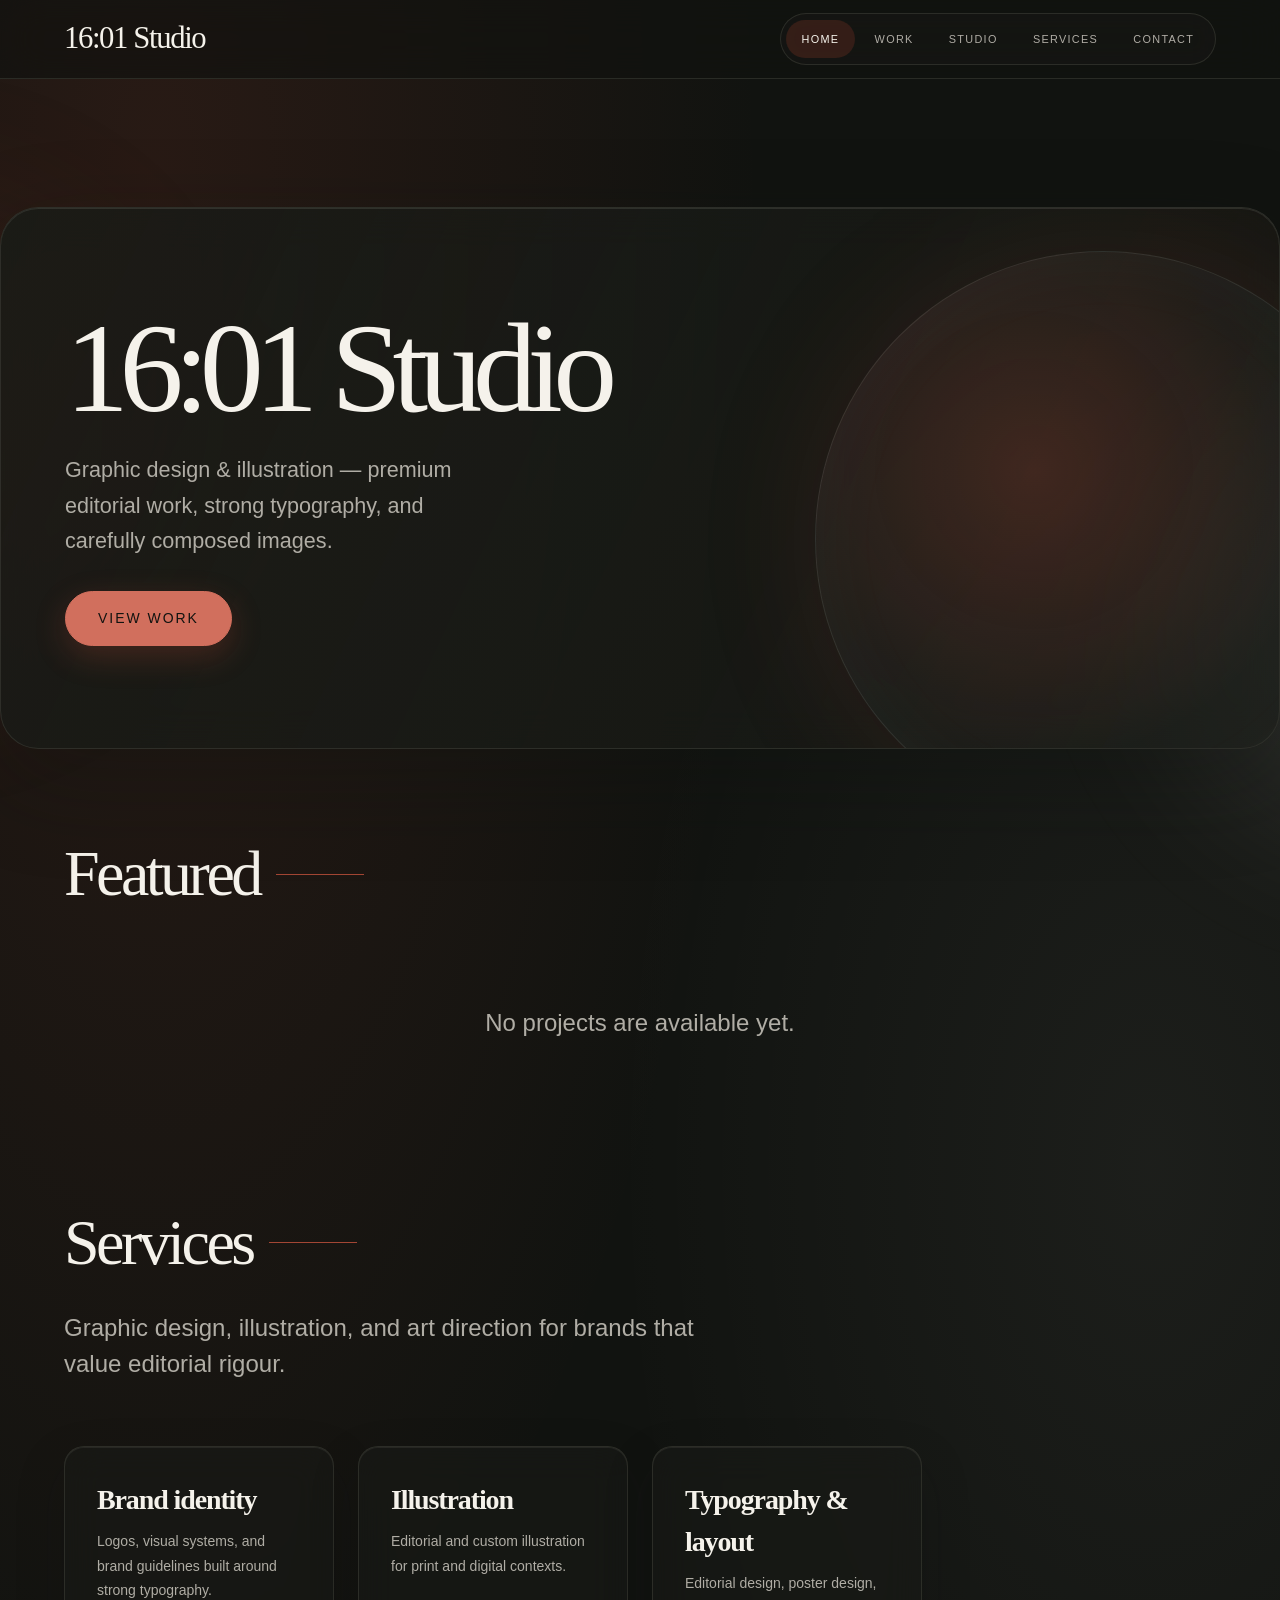
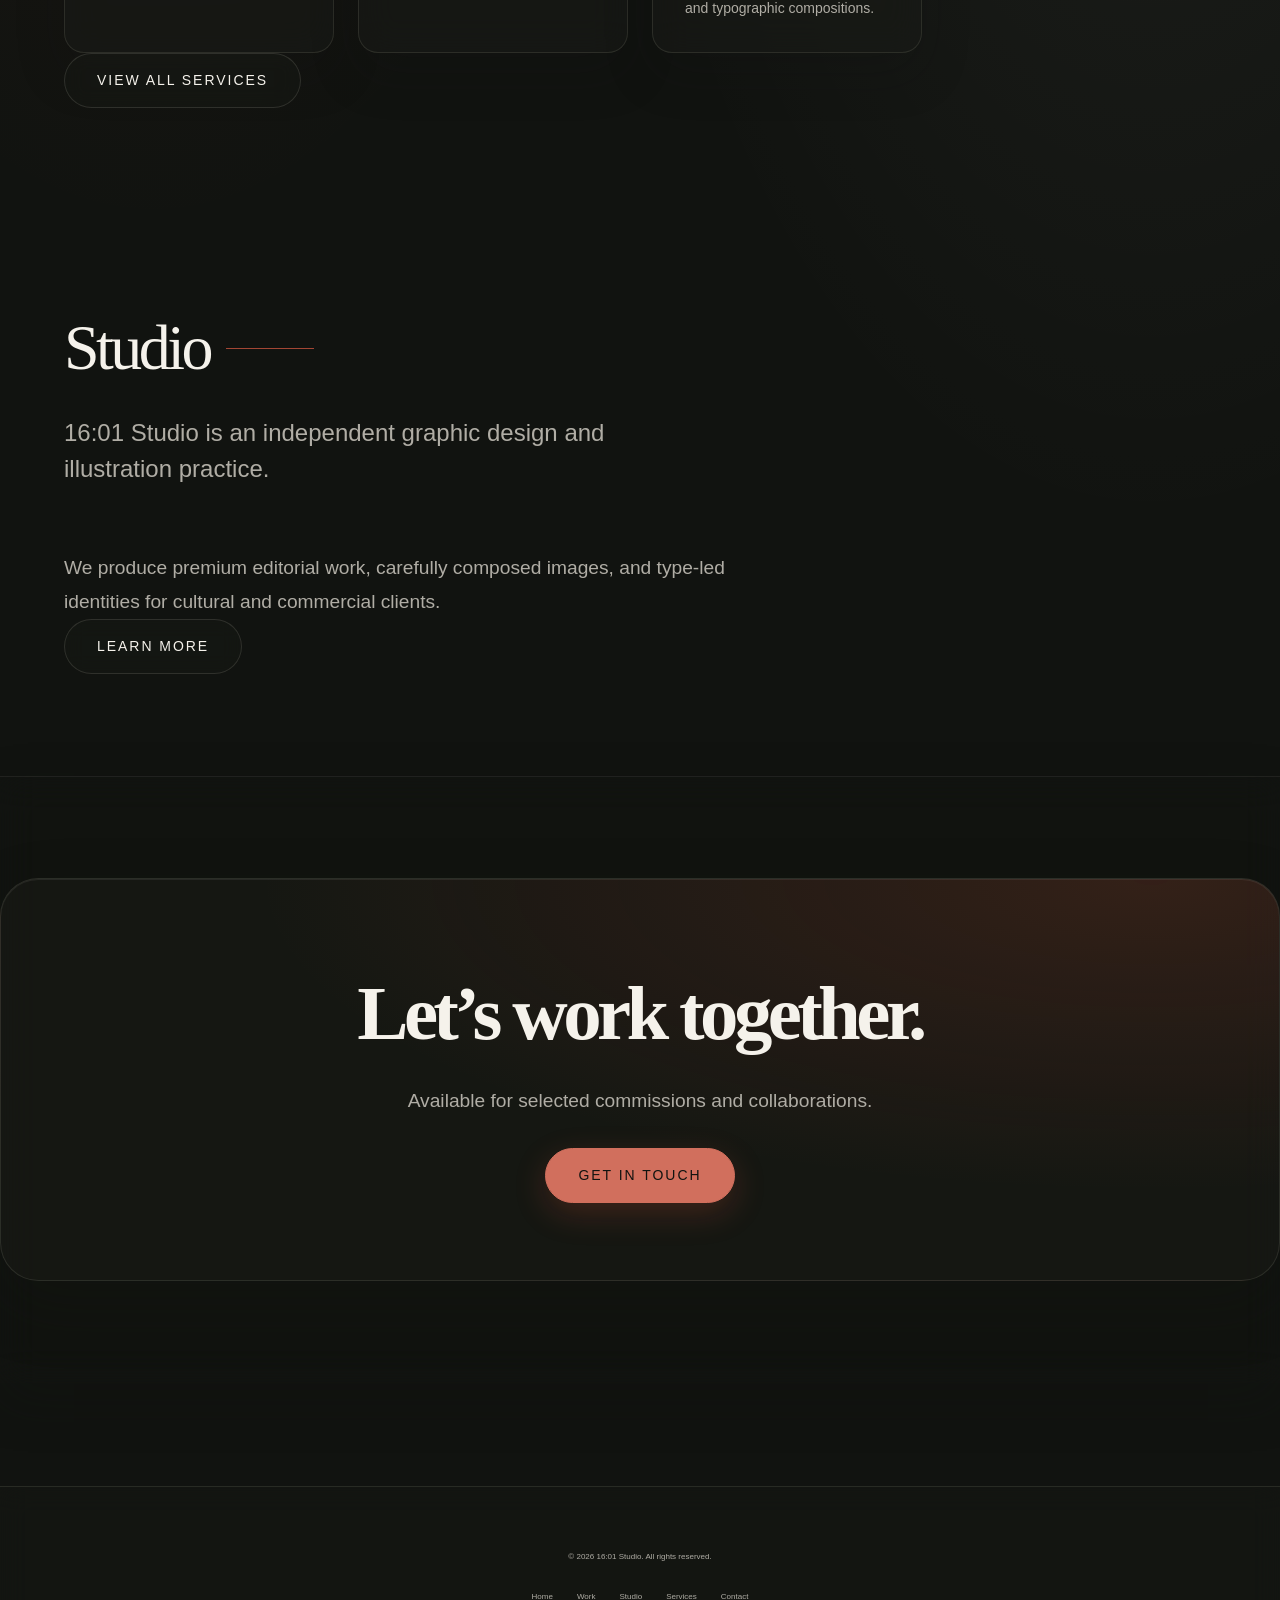
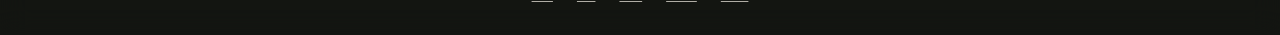
==== commit 42cdbcd7: "Share admin website colors across devices Co-authored-by: Copilot <223556219+Copilot@users.noreply.g" ====
--- a/index.html
+++ b/index.html
@@ -99,6 +99,7 @@
     </div>
   </footer>
 
+  <script src="js/supabase-runtime-config.js"></script>
   <script src="js/main.js" defer></script>
 </body>
 </html>
